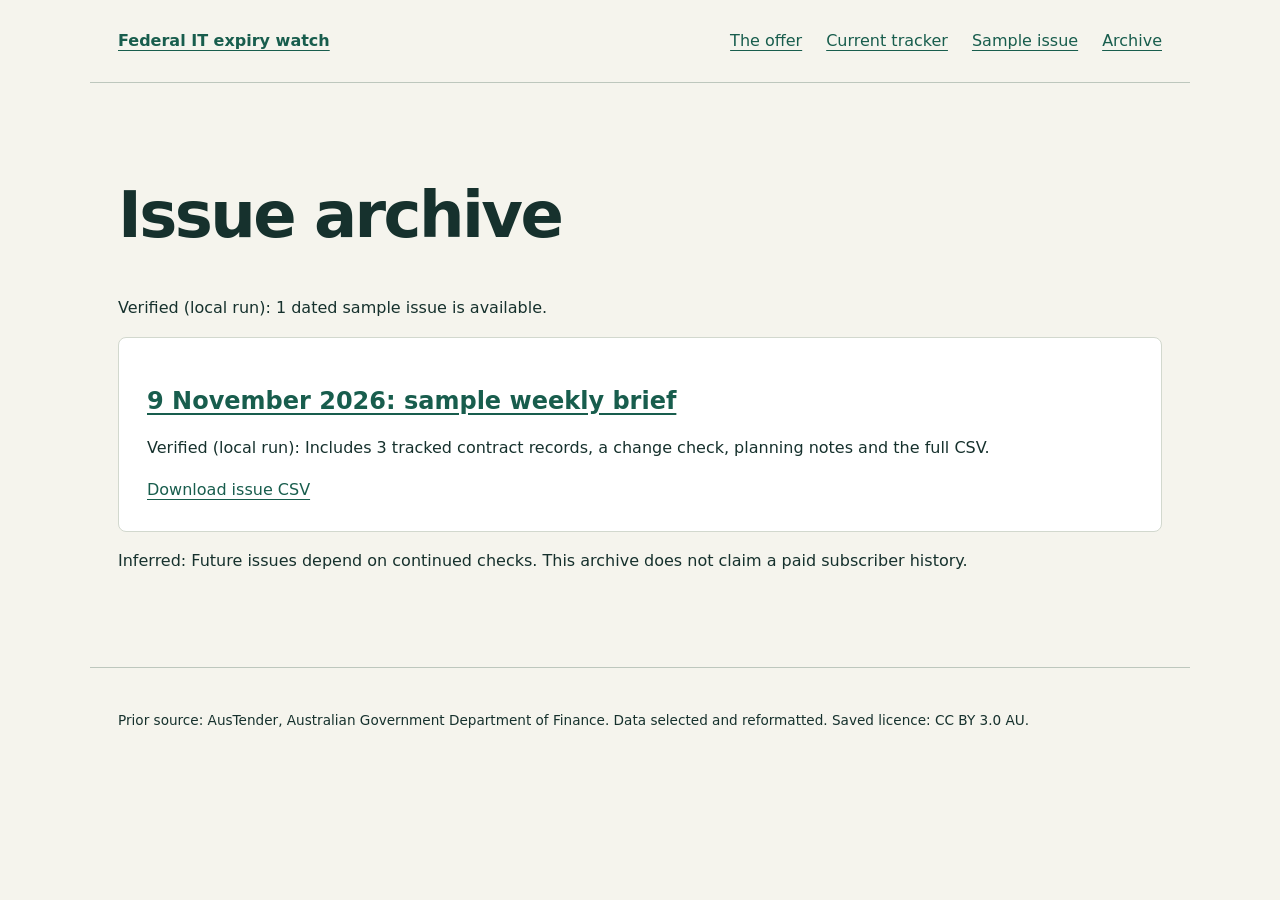
==== archive.html @ ca90aa15 "Add full sample weekly issue and archive" ====
<!doctype html><html lang="en-AU"><head><meta charset="utf-8"><meta name="viewport" content="width=device-width,initial-scale=1"><link rel="stylesheet" href="styles.css"><title>Issue archive | Federal IT expiry watch</title></head><body><header><a class="brand" href="index.html">Federal IT expiry watch</a><nav aria-label="Main"><a href="index.html">The offer</a><a href="sample.html">Current tracker</a><a href="issue-2026-11-09.html">Sample issue</a><a href="archive.html">Archive</a></nav></header><main><h1>Issue archive</h1><p>Verified (local run): 1 dated sample issue is available.</p><article><h2><a href="issue-2026-11-09.html">9 November 2026: sample weekly brief</a></h2><p>Verified (local run): Includes 3 tracked contract records, a change check, planning notes and the full CSV.</p><a href="issue-2026-11-09.csv">Download issue CSV</a></article><p>Inferred: Future issues depend on continued checks. This archive does not claim a paid subscriber history.</p></main><footer><p>Prior source: AusTender, Australian Government Department of Finance. Data selected and reformatted. Saved licence: CC BY 3.0 AU.</p></footer></body></html>
---- styles.css ----
:root{font-family:system-ui,sans-serif;color:#16312d;background:#f5f4ed;line-height:1.6}*{box-sizing:border-box}body{margin:0}header,main,footer{max-width:1100px;margin:auto;padding:28px}header{display:flex;justify-content:space-between;gap:24px;border-bottom:1px solid #bdc7bd}.brand{font-weight:750}nav{display:flex;gap:24px}a{color:#185d4d;text-underline-offset:4px}h1{font-size:clamp(2.2rem,5vw,4.2rem);max-width:850px;line-height:1.12;letter-spacing:-.04em}h2{line-height:1.25}main{padding-top:55px}.lead{font-size:1.3rem;max-width:720px}.eyebrow{font-size:.8rem;text-transform:uppercase;letter-spacing:.09em;font-weight:650}.button,button{display:inline-block;padding:13px 20px;border-radius:5px;background:#195d4d;color:white;border:0;font:inherit}.button{margin:15px 0;text-decoration:none}button:disabled{background:#d5dbd2;color:#46554b;cursor:not-allowed}.offer{display:grid;grid-template-columns:1.3fr 1fr;gap:40px;margin:45px 0}aside,article,.capture{background:white;padding:28px;border:1px solid #d2d8ce;border-radius:8px}.price{font-size:2.5rem;font-weight:750;margin:12px 0}.price span{font-size:1rem;font-weight:400}section{margin:35px 0}fieldset{border:0;padding:0}label{display:block}input{padding:12px;font:inherit;max-width:100%;margin:10px 10px 10px 0}footer{font-size:.85rem;border-top:1px solid #bdc7bd;margin-top:50px}.records{display:grid;gap:24px;margin:35px 0}dt{font-size:.8rem;text-transform:uppercase;color:#53665b;margin-top:16px}dd{margin:0;overflow-wrap:anywhere}a:focus-visible{outline:3px solid #bf7020;outline-offset:5px}@media(max-width:650px){header{flex-direction:column}.offer{grid-template-columns:1fr}main{padding-top:25px}article,aside,.capture{padding:20px}}
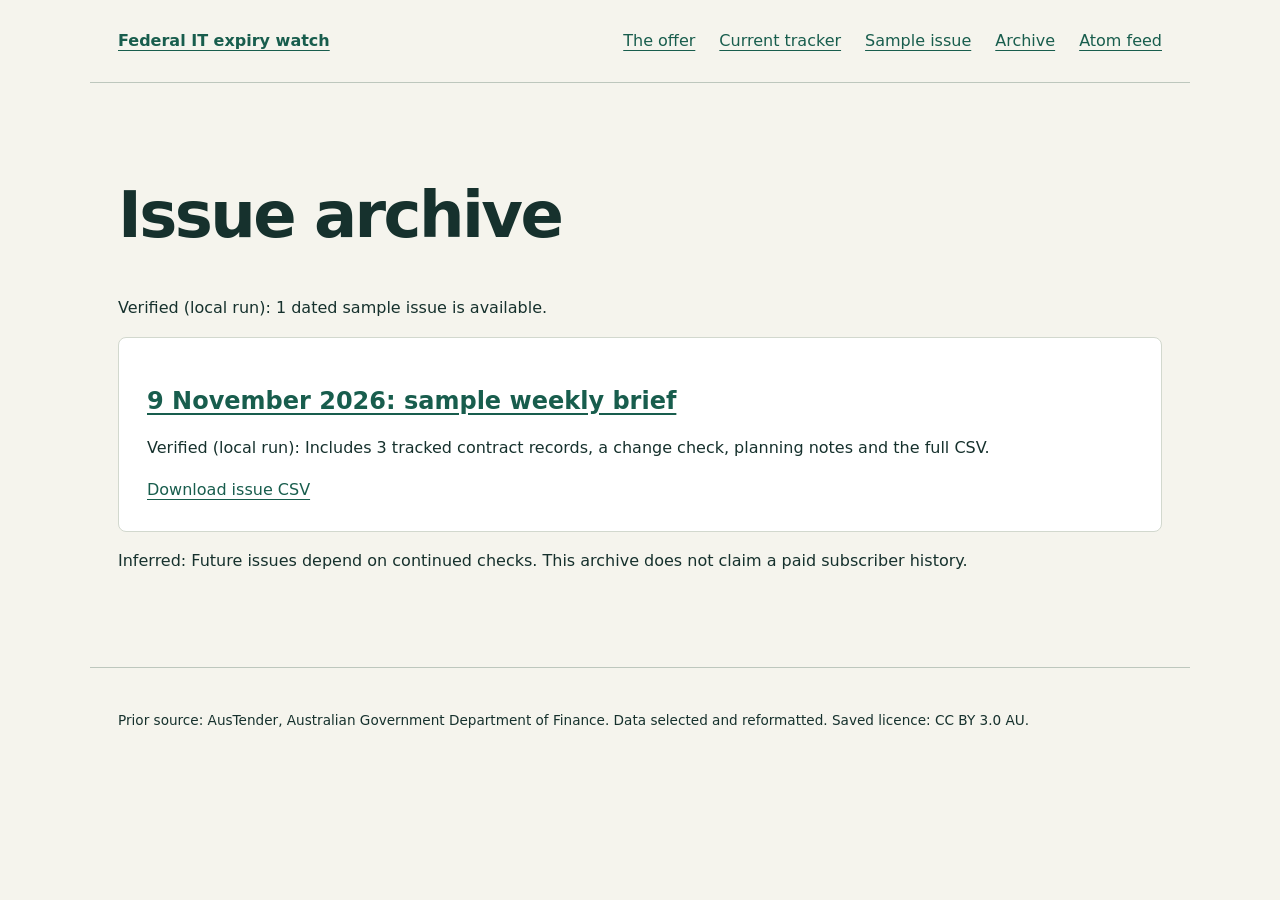
==== commit f88837f6: "Add Atom issue feed and local agency filter" ====
--- a/archive.html
+++ b/archive.html
@@ -1 +1 @@
-<!doctype html><html lang="en-AU"><head><meta charset="utf-8"><meta name="viewport" content="width=device-width,initial-scale=1"><link rel="stylesheet" href="styles.css"><title>Issue archive | Federal IT expiry watch</title></head><body><header><a class="brand" href="index.html">Federal IT expiry watch</a><nav aria-label="Main"><a href="index.html">The offer</a><a href="sample.html">Current tracker</a><a href="issue-2026-11-09.html">Sample issue</a><a href="archive.html">Archive</a></nav></header><main><h1>Issue archive</h1><p>Verified (local run): 1 dated sample issue is available.</p><article><h2><a href="issue-2026-11-09.html">9 November 2026: sample weekly brief</a></h2><p>Verified (local run): Includes 3 tracked contract records, a change check, planning notes and the full CSV.</p><a href="issue-2026-11-09.csv">Download issue CSV</a></article><p>Inferred: Future issues depend on continued checks. This archive does not claim a paid subscriber history.</p></main><footer><p>Prior source: AusTender, Australian Government Department of Finance. Data selected and reformatted. Saved licence: CC BY 3.0 AU.</p></footer></body></html>+<!doctype html><html lang="en-AU"><head><meta charset="utf-8"><meta name="viewport" content="width=device-width,initial-scale=1"><link rel="stylesheet" href="styles.css"><title>Issue archive | Federal IT expiry watch</title><link rel="alternate" type="application/atom+xml" title="Federal IT expiry watch issues" href="feed.atom"></head><body><header><a class="brand" href="index.html">Federal IT expiry watch</a><nav aria-label="Main"><a href="index.html">The offer</a><a href="sample.html">Current tracker</a><a href="issue-2026-11-09.html">Sample issue</a><a href="archive.html">Archive</a><a href="feed.atom">Atom feed</a></nav></header><main><h1>Issue archive</h1><p>Verified (local run): 1 dated sample issue is available.</p><article><h2><a href="issue-2026-11-09.html">9 November 2026: sample weekly brief</a></h2><p>Verified (local run): Includes 3 tracked contract records, a change check, planning notes and the full CSV.</p><a href="issue-2026-11-09.csv">Download issue CSV</a></article><p>Inferred: Future issues depend on continued checks. This archive does not claim a paid subscriber history.</p></main><footer><p>Prior source: AusTender, Australian Government Department of Finance. Data selected and reformatted. Saved licence: CC BY 3.0 AU.</p></footer></body></html>
--- a/styles.css
+++ b/styles.css
@@ -1 +1,3 @@
 :root{font-family:system-ui,sans-serif;color:#16312d;background:#f5f4ed;line-height:1.6}*{box-sizing:border-box}body{margin:0}header,main,footer{max-width:1100px;margin:auto;padding:28px}header{display:flex;justify-content:space-between;gap:24px;border-bottom:1px solid #bdc7bd}.brand{font-weight:750}nav{display:flex;gap:24px}a{color:#185d4d;text-underline-offset:4px}h1{font-size:clamp(2.2rem,5vw,4.2rem);max-width:850px;line-height:1.12;letter-spacing:-.04em}h2{line-height:1.25}main{padding-top:55px}.lead{font-size:1.3rem;max-width:720px}.eyebrow{font-size:.8rem;text-transform:uppercase;letter-spacing:.09em;font-weight:650}.button,button{display:inline-block;padding:13px 20px;border-radius:5px;background:#195d4d;color:white;border:0;font:inherit}.button{margin:15px 0;text-decoration:none}button:disabled{background:#d5dbd2;color:#46554b;cursor:not-allowed}.offer{display:grid;grid-template-columns:1.3fr 1fr;gap:40px;margin:45px 0}aside,article,.capture{background:white;padding:28px;border:1px solid #d2d8ce;border-radius:8px}.price{font-size:2.5rem;font-weight:750;margin:12px 0}.price span{font-size:1rem;font-weight:400}section{margin:35px 0}fieldset{border:0;padding:0}label{display:block}input{padding:12px;font:inherit;max-width:100%;margin:10px 10px 10px 0}footer{font-size:.85rem;border-top:1px solid #bdc7bd;margin-top:50px}.records{display:grid;gap:24px;margin:35px 0}dt{font-size:.8rem;text-transform:uppercase;color:#53665b;margin-top:16px}dd{margin:0;overflow-wrap:anywhere}a:focus-visible{outline:3px solid #bf7020;outline-offset:5px}@media(max-width:650px){header{flex-direction:column}.offer{grid-template-columns:1fr}main{padding-top:25px}article,aside,.capture{padding:20px}}
+
+[hidden]{display:none!important}select{font:inherit;max-width:100%;padding:12px}select:focus-visible{outline:3px solid #bf7020;outline-offset:3px}
